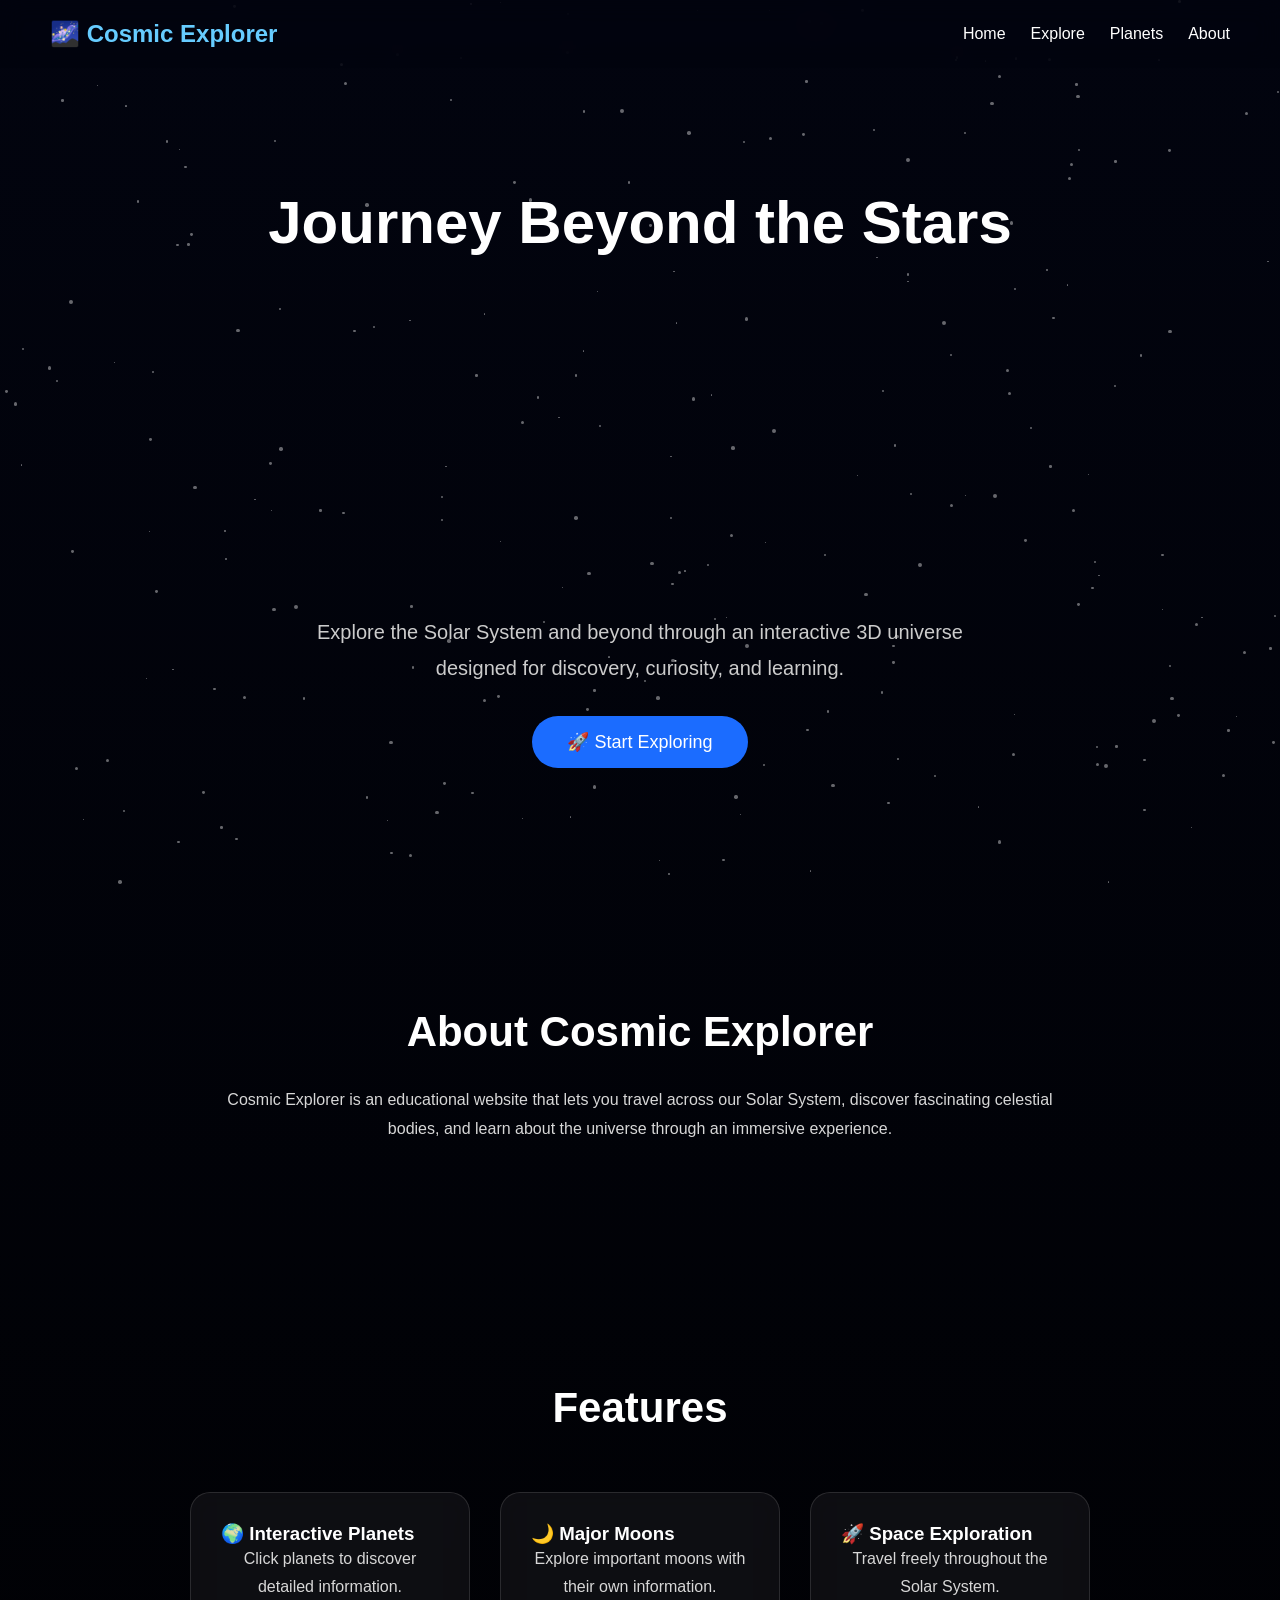
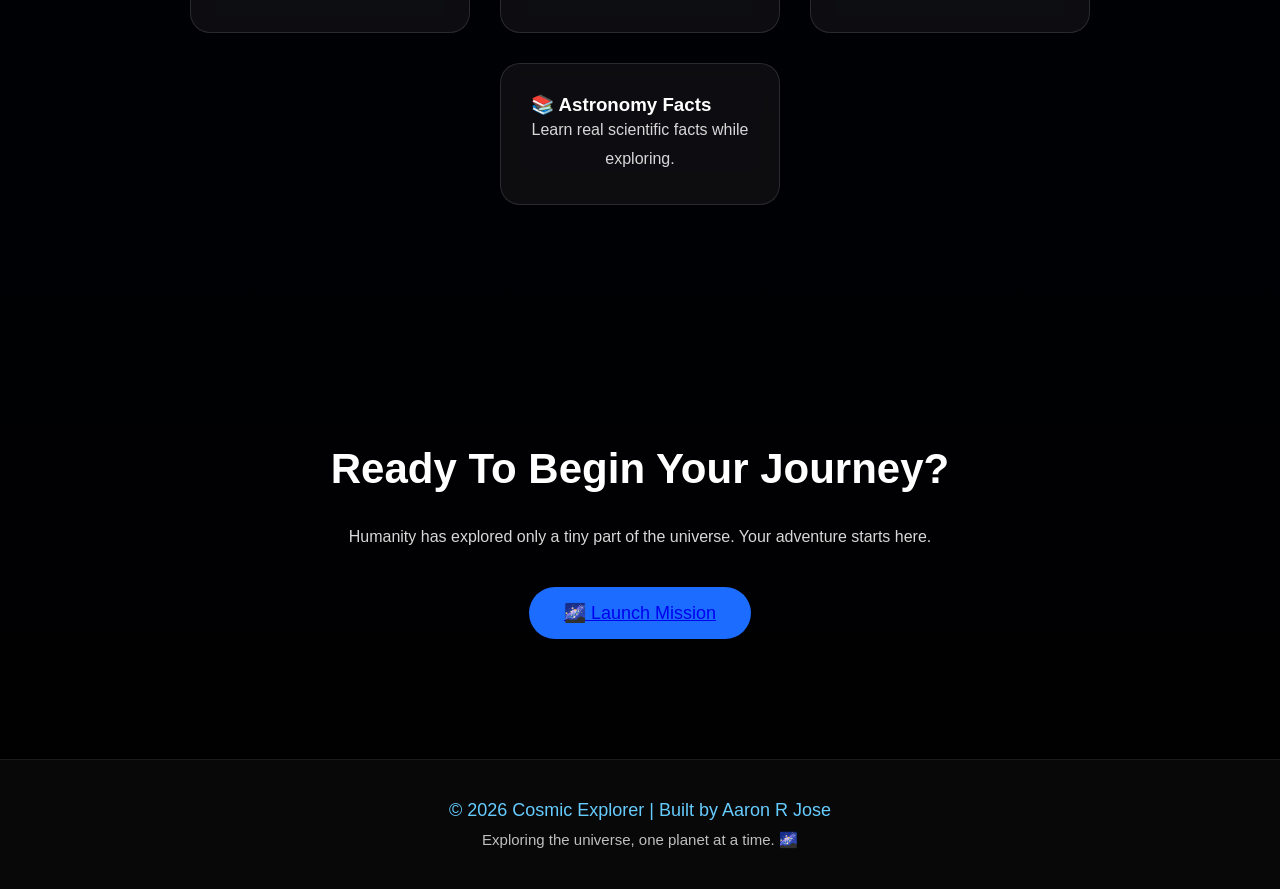
==== index.html @ 8bcd58fa "Add files via upload" ====
<!DOCTYPE html>
<html lang="en">
<head>
    <meta charset="UTF-8">
    <meta name="viewport" content="width=device-width, initial-scale=1.0">

    <title>🌌 Cosmic Explorer</title>

    <link rel="stylesheet" href="style.css">
</head>

<body>
    
    <div class="stars"></div>
    <div class="shooting-stars"></div>

    <nav>        
        <h2>🌌 Cosmic Explorer</h2>

        <ul>
            <li><a href="#home">Home</a></li>
            <li><a href="explore.html">Explore</a></li>
            <li><a href="#">Planets</a></li>
            <li><a href="#about">About</a></li>
        </ul>
    </nav>

    <main>

    <!-- Hero Section -->
    <section id="home" class="hero">

        <h1>Journey Beyond the Stars</h1>

        <p>
            Explore the Solar System and beyond through an interactive
            3D universe designed for discovery, curiosity, and learning.
        </p>

        <button id="startMission">🚀 Start Exploring</button>

    </section>


    <!-- About Section -->
    <section id="about" class="about">

        <h2>About Cosmic Explorer</h2>

        <p>
            Cosmic Explorer is an educational website that lets you travel
            across our Solar System, discover fascinating celestial bodies,
            and learn about the universe through an immersive experience.
        </p>

    </section>


    <!-- Features Section -->
    <section id="features" class="features">

        <h2>Features</h2>

        <div class="feature-container">

            <div class="feature-box">
                <h3>🌍 Interactive Planets</h3>
                <p>Click planets to discover detailed information.</p>
            </div>

            <div class="feature-box">
                <h3>🌙 Major Moons</h3>
                <p>Explore important moons with their own information.</p>
            </div>

            <div class="feature-box">
                <h3>🚀 Space Exploration</h3>
                <p>Travel freely throughout the Solar System.</p>
            </div>

            <div class="feature-box">
                <h3>📚 Astronomy Facts</h3>
                <p>Learn real scientific facts while exploring.</p>
            </div>

        </div>

    </section>


    <!-- CTA Section -->
    <section id="cta" class="cta">

        <h2>Ready To Begin Your Journey?</h2>

        <p>
            Humanity has explored only a tiny part of the universe.
            Your adventure starts here.
        </p>

        <button><a href="explore.html">🌌 Launch Mission</a></button>

    </section>

</main>
    
<footer>

    <p>© 2026 Cosmic Explorer | Built by Aaron R Jose</p>

    <p>Exploring the universe, one planet at a time. 🌌</p>

</footer>

    <script src="script.js"></script>

</body>
</html>
---- style.css ----
html{
    scroll-behavior:smooth;
}
* {
    margin: 0;
    padding: 0;
    box-sizing: border-box;
}

/* Whole page */
body {
    font-family: Arial, sans-serif;
    background: linear-gradient(to bottom, #02040f, #000000);
    color: white;
    min-height: 100vh;
    overflow-x: hidden;
}

/* Navigation */
nav {
    display:flex;
    justify-content:space-between;
    align-items:center;

    padding:20px 50px;

    position:sticky;
    top:0;

    background:rgba(2,4,15,0.65);
    backdrop-filter:blur(12px);

    z-index:1000;
}

nav h2 {
    color: #66ccff;
}

nav ul {
    list-style: none;
    display: flex;
    gap: 25px;
}

nav a {
    text-decoration: none;
    color: white;
    transition: 0.3s;
}

nav a:hover{

    color:#66ccff;

    text-shadow:0 0 10px #66ccff;

}

/* Hero Section */
.hero {
    height: calc(100vh - 80px);

    display: flex;
    flex-direction: column;

    justify-content: center;
    align-items: center;

    text-align: center;
}

.hero h1 {
    font-size: 60px;
    margin-bottom: 20px;
}

.hero p {
    width: 650px;
    max-width: 90%;
    font-size: 20px;
    margin-bottom: 30px;
    color: #cccccc;
}

button {
    background: #1b6cff;
    color: white;

    border: none;

    padding: 15px 35px;

    border-radius: 40px;

    font-size: 18px;

    cursor: pointer;

    transition: 0.3s;
}

button:hover{

    transform:translateY(-5px) scale(1.05);

    box-shadow:0 0 25px rgba(27,108,255,.6);

}

/* ---------- Stars ---------- */

.stars{

    position:fixed;

    width:100%;

    height:100%;

    top:0;

    left:0;

    pointer-events:none;

    z-index:-1;

    overflow:hidden;

}
.stars span{

    position:absolute;

    display:block;

    background:white;

    border-radius:50%;

    opacity:.4;

    animation:twinkle infinite ease-in-out;

}

/* ===========================
   GENERAL SECTION DESIGN
=========================== */

section{

    padding:120px 10%;

}

section h2{

    text-align:center;

    font-size:42px;

    margin-bottom:30px;

}

section p{

    text-align:center;

    max-width:850px;

    margin:auto;

    line-height:1.8;

    color:#d7d7d7;

}
/* ===========================
      FEATURE CARDS
=========================== */

.feature-container{

    display:flex;

    justify-content:center;

    flex-wrap:wrap;

    gap:30px;

    margin-top:60px;

}

.feature-box{

    width:280px;

    padding:30px;

    border-radius:20px;

    background:rgba(255,255,255,0.05);

    backdrop-filter:blur(10px);

    border:1px solid rgba(255,255,255,0.12);

    transition:.35s;

}

.feature-box:hover{

    transform:translateY(-10px);

    box-shadow:0 0 30px rgba(102,204,255,.35);

}
.cta{

    text-align:center;

}

.cta button{

    margin-top:35px;

}
/* ===========================
   HERO ANIMATION
=========================== */

.hero{

    animation:fadeUp 1.2s ease;

}

@keyframes fadeUp{

    from{

        opacity:0;
        transform:translateY(50px);

    }

    to{

        opacity:1;
        transform:translateY(0);

    }

}
@keyframes twinkle{

    0%{

        opacity:.2;

        transform:scale(.8);

    }

    50%{

        opacity:1;

        transform:scale(1.4);

    }

    100%{

        opacity:.2;

        transform:scale(.8);

    }

}
.shooting-stars{

    position:fixed;

    width:100%;

    height:100%;

    top:0;

    left:0;

    pointer-events:none;

    overflow:hidden;

    z-index:-1;

}
.shooting-star{

    position:absolute;

    width:2px;

    height:120px;

    background:linear-gradient(blue,transparent);

    transform:rotate(135deg);

    opacity:0;

}
@keyframes shoot{

    0%{

        opacity:0;

        transform:translate(0,0) rotate(135deg);

    }

    10%{

        opacity:1;

    }

    100%{

        opacity:0;

        transform:translate(500px,500px) rotate(135deg);

    }

}

.hidden{

    opacity:0;

    transform:translateY(60px);

    transition:all 1s ease;

}

.show{

    opacity:1;

    transform:translateY(0);

}
/* ===========================
            FOOTER
=========================== */

footer{

    text-align:center;

    padding:40px 20px;

    background:rgba(255,255,255,.03);

    backdrop-filter:blur(10px);

    border-top:1px solid rgba(255,255,255,.08);

}

footer p:first-child{

    font-size:18px;

    color:#66ccff;

    margin-bottom:10px;

}

footer p:last-child{

    color:#bfbfbf;

    font-size:15px;

}

/* ===========================
        LAUNCH EFFECT
=========================== */

body{

    transition:transform 1.2s ease,
               opacity 1.2s ease;

}

.launch{

    transform:scale(1.2);

    opacity:0;

}
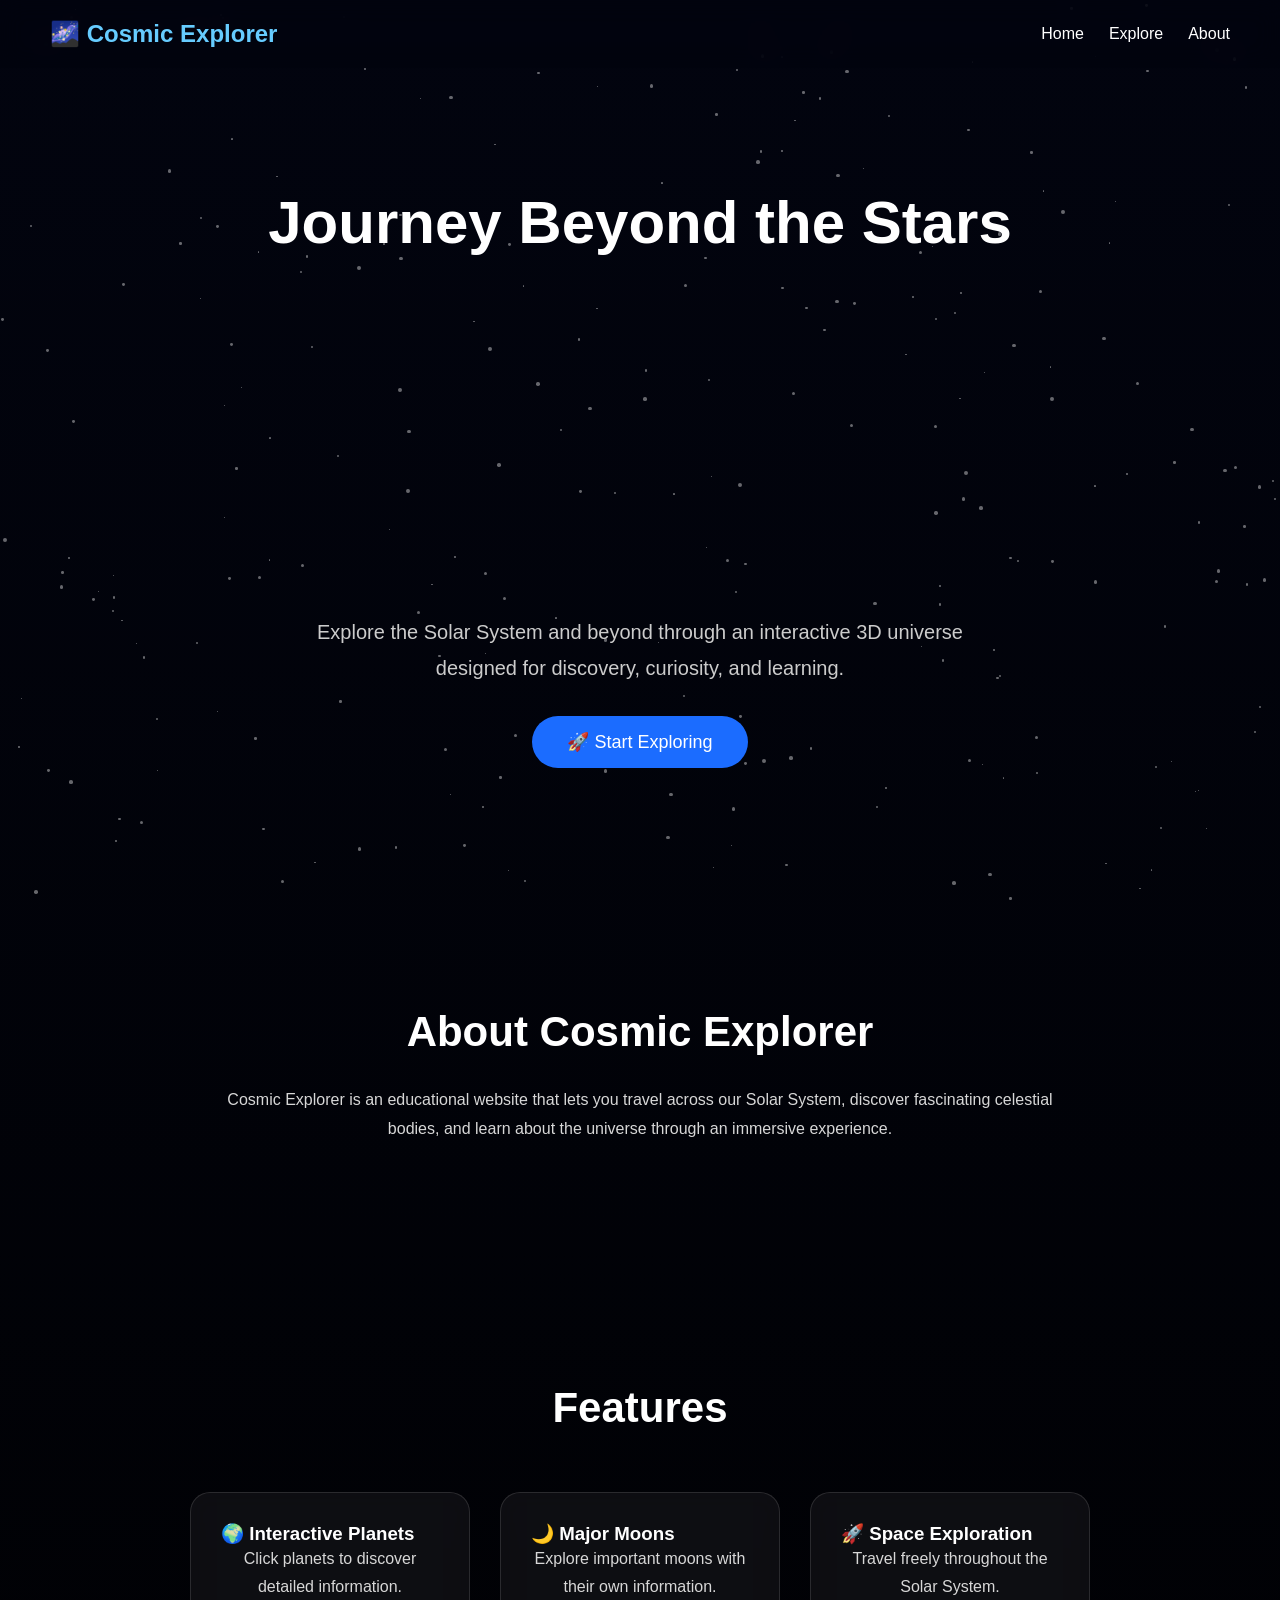
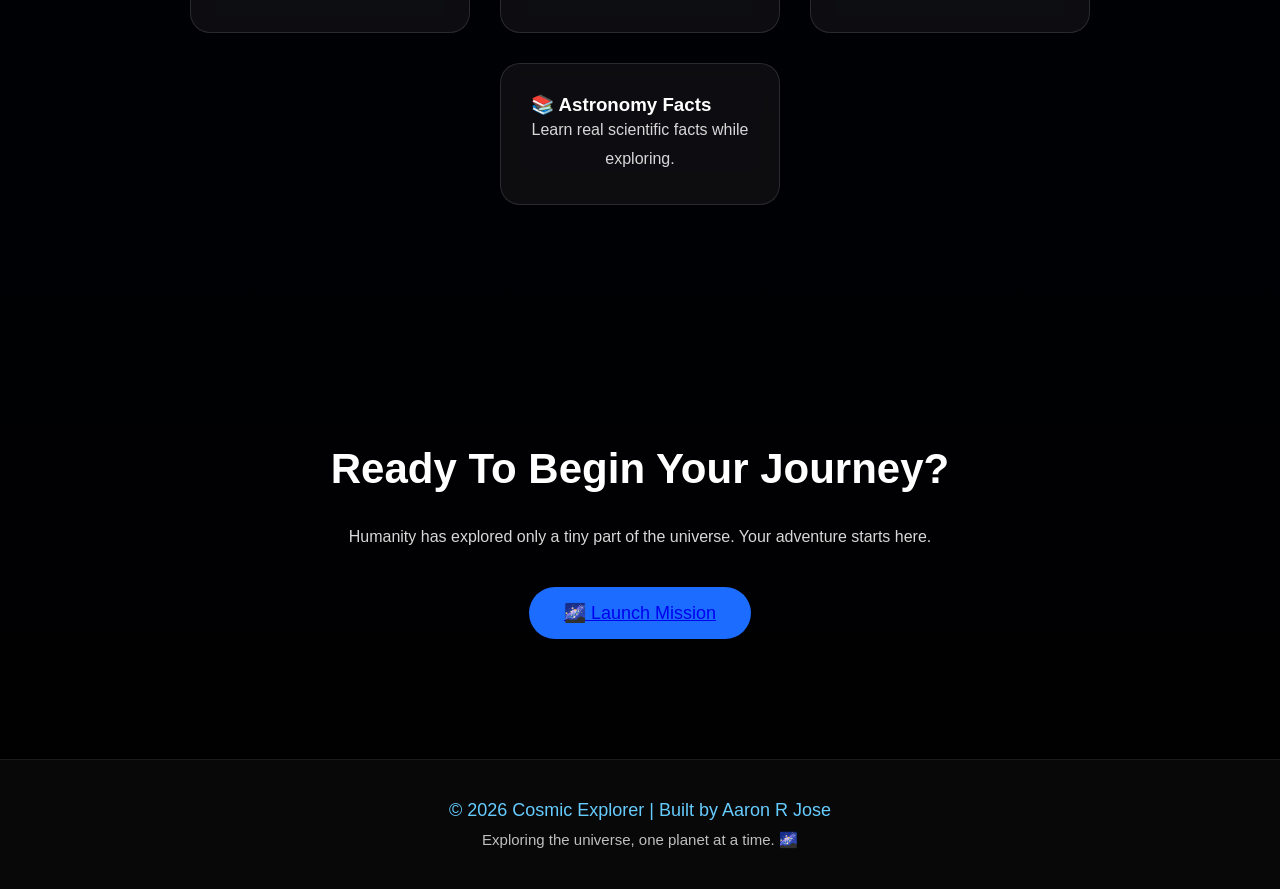
==== commit 0b816c97: "Update index.html" ====
--- a/index.html
+++ b/index.html
@@ -20,7 +20,6 @@
         <ul>
             <li><a href="#home">Home</a></li>
             <li><a href="explore.html">Explore</a></li>
-            <li><a href="#">Planets</a></li>
             <li><a href="#about">About</a></li>
         </ul>
     </nav>
@@ -115,4 +114,4 @@
     <script src="script.js"></script>
 
 </body>
-</html>+</html>
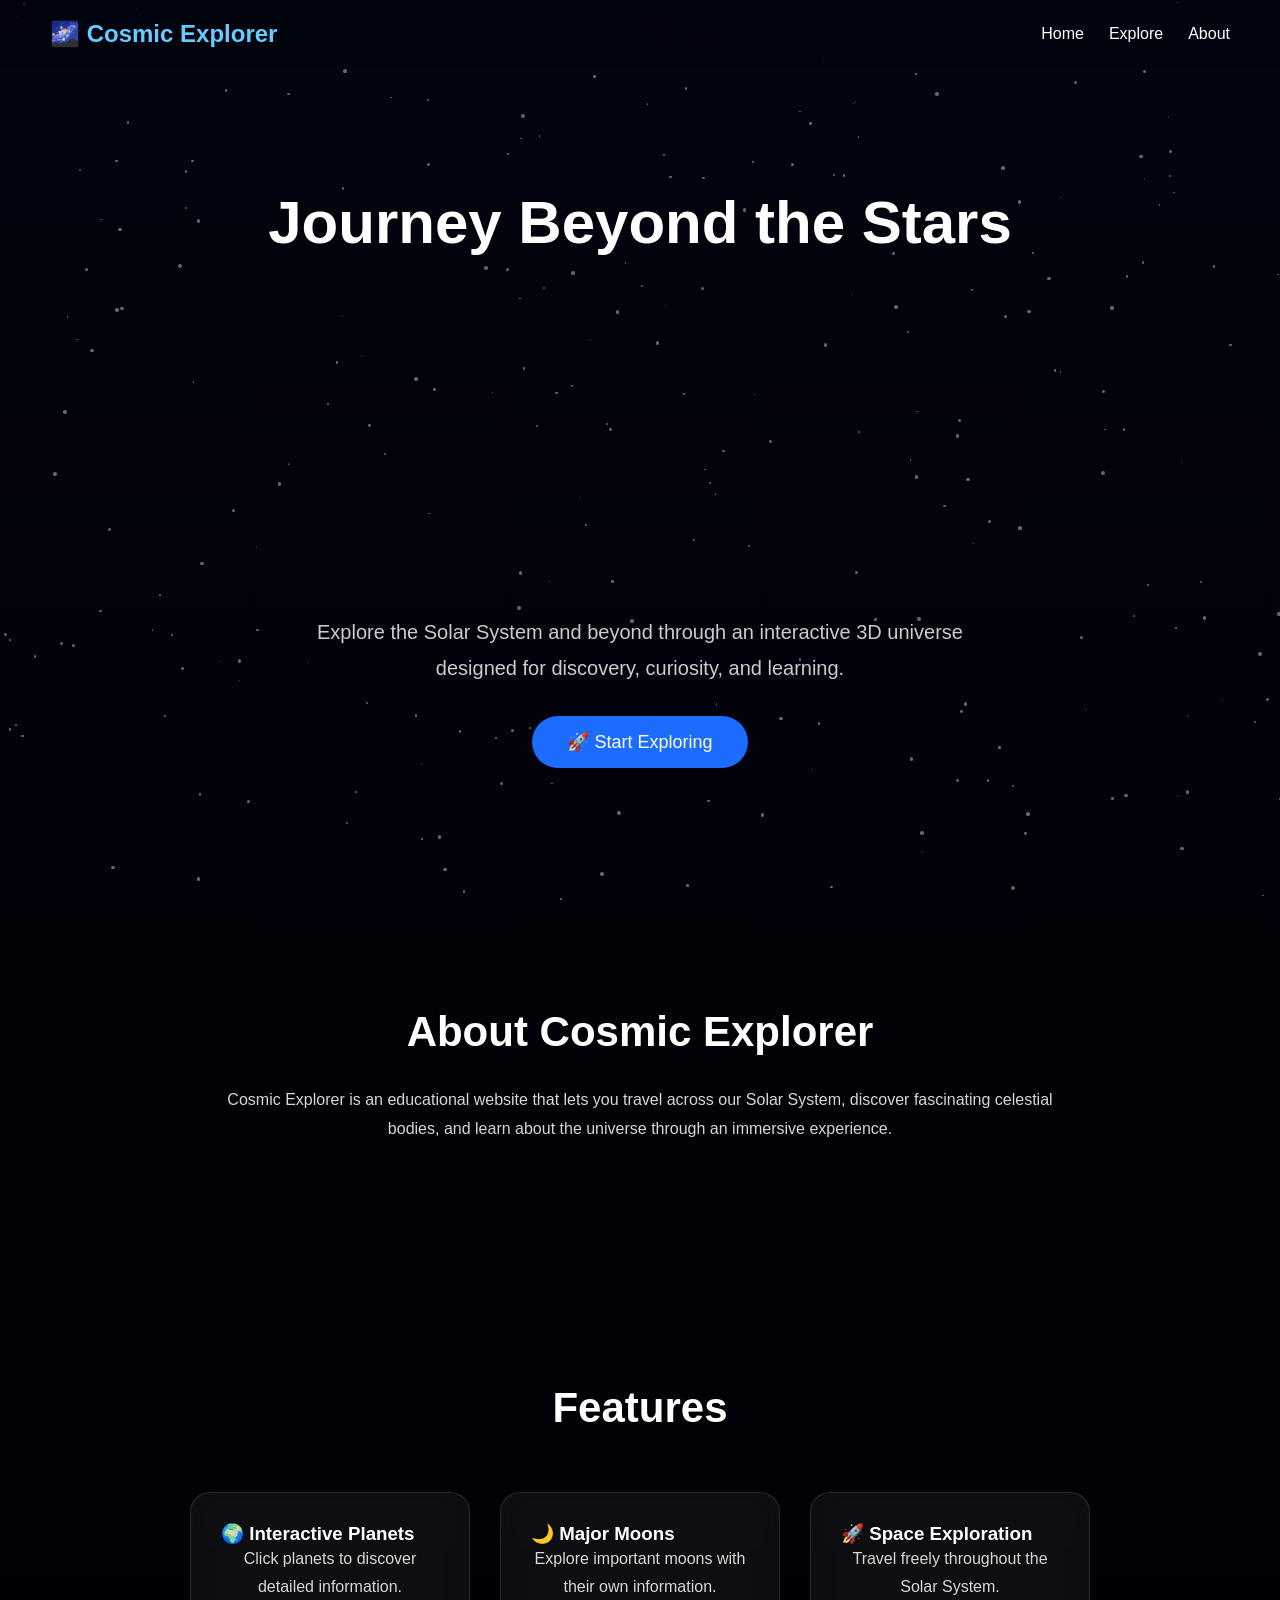
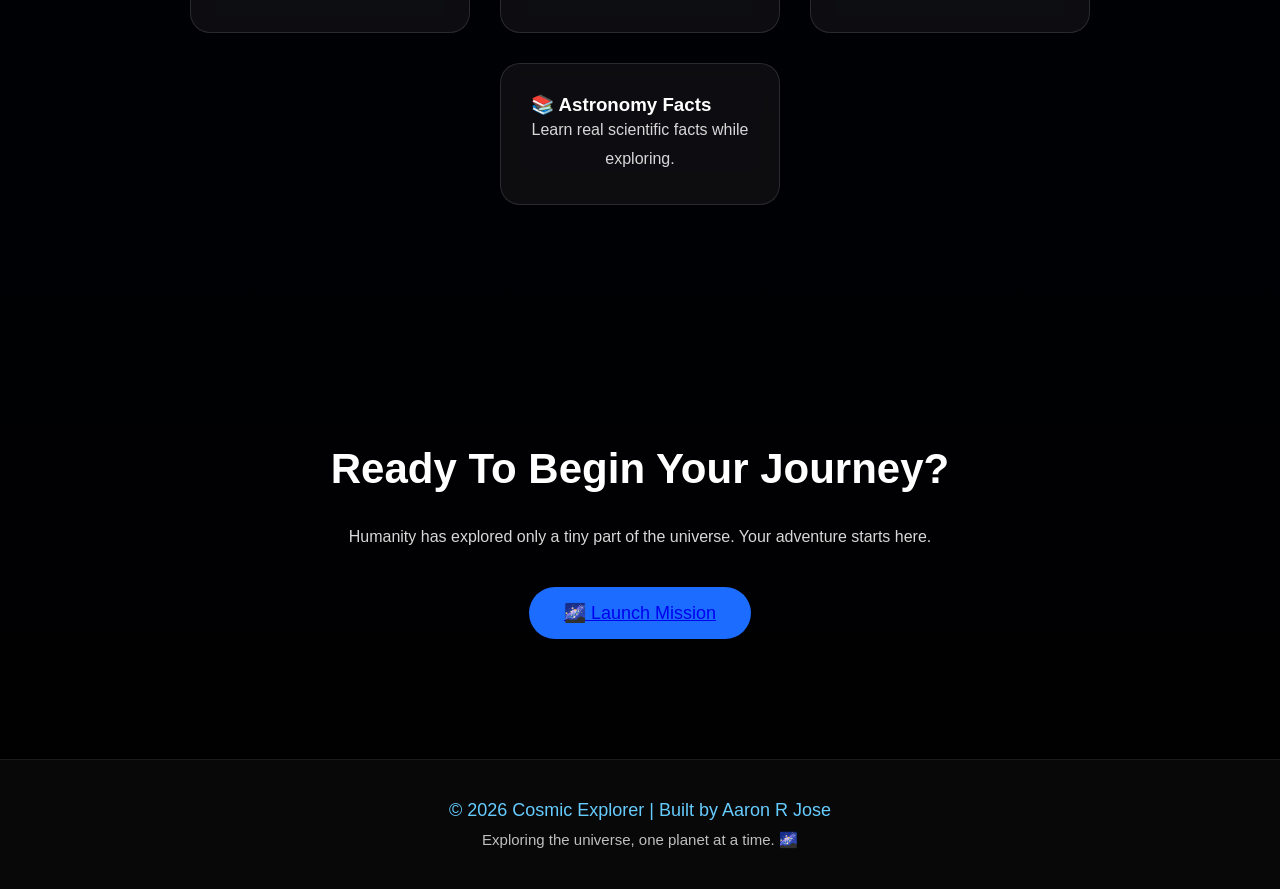
==== commit fd73a120: "Update index.html" ====
--- a/index.html
+++ b/index.html
@@ -113,5 +113,15 @@
 
     <script src="script.js"></script>
 
+    <script>
+    if ("scrollRestoration" in history) {
+        history.scrollRestoration = "manual";
+    }
+
+    window.addEventListener("pageshow", function () {
+        window.scrollTo(0, 0);
+    });
+</script>
+
 </body>
 </html>
--- a/style.css
+++ b/style.css
@@ -416,4 +416,8 @@
 
     opacity:0;
 
-}+}
+
+.launch-btn {
+    text-decoration: none;
+}
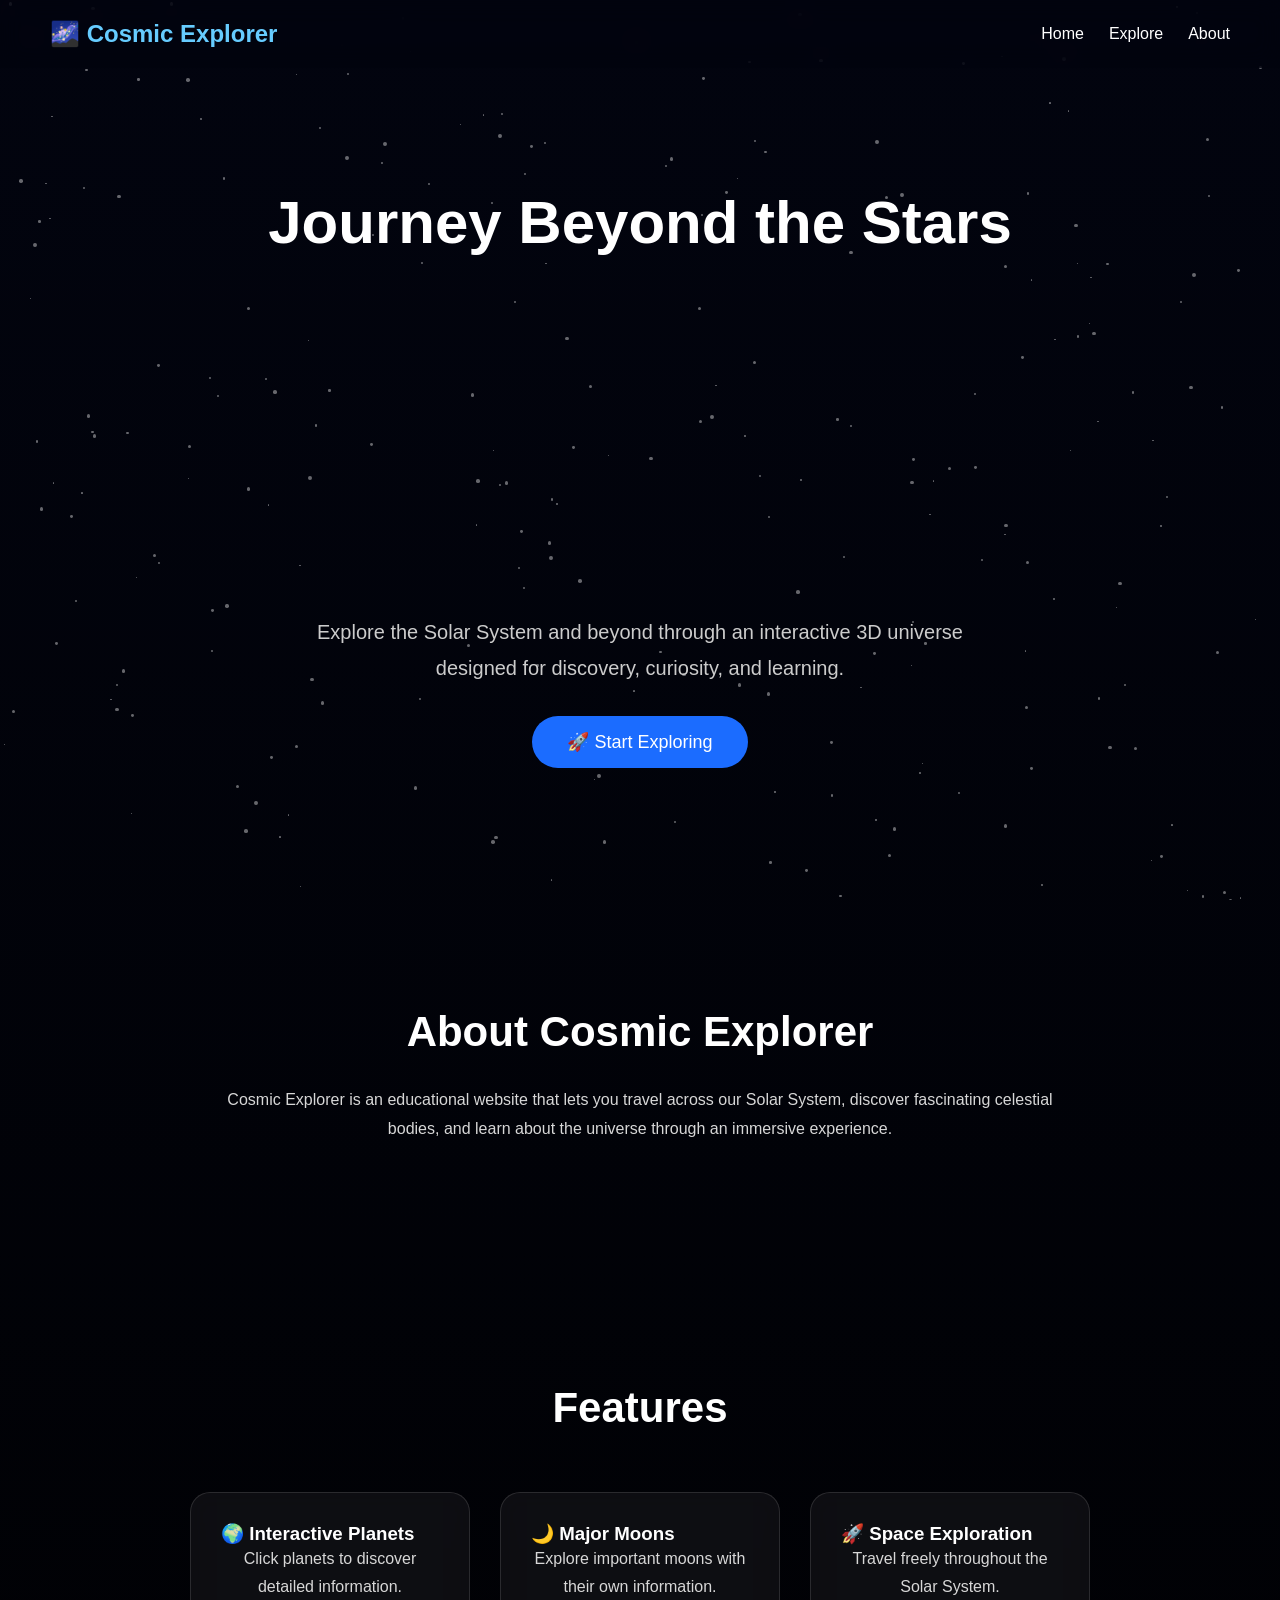
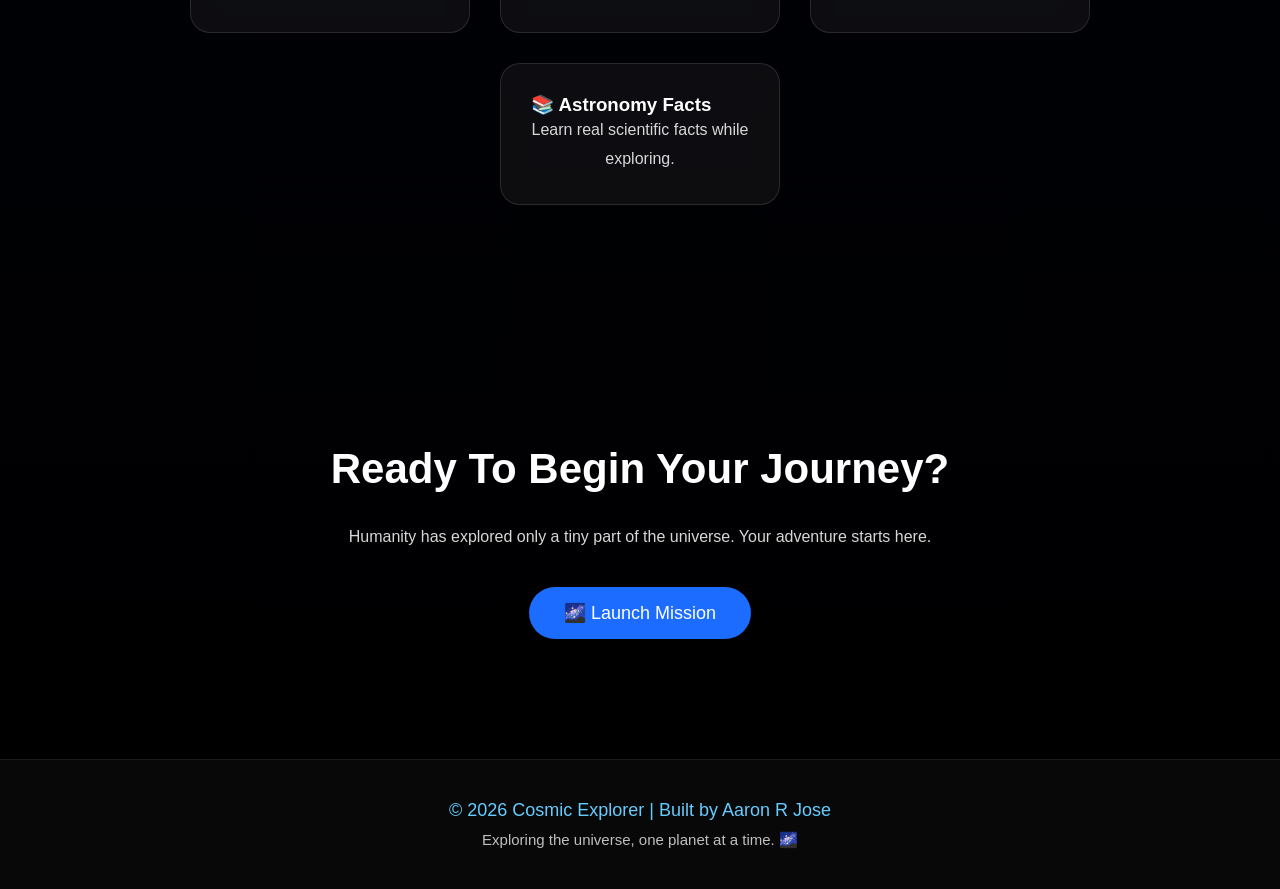
==== commit 4d98c735: "Update index.html" ====
--- a/index.html
+++ b/index.html
@@ -113,14 +113,35 @@
 
     <script src="script.js"></script>
 
-    <script>
+   <script>
+(function () {
     if ("scrollRestoration" in history) {
         history.scrollRestoration = "manual";
     }
 
-    window.addEventListener("pageshow", function () {
+    function resetPagePosition() {
+        const html = document.documentElement;
+        const oldBehavior = html.style.scrollBehavior;
+
+        html.style.scrollBehavior = "auto";
+
         window.scrollTo(0, 0);
-    });
+
+        requestAnimationFrame(() => {
+            window.scrollTo(0, 0);
+
+            requestAnimationFrame(() => {
+                window.scrollTo(0, 0);
+                html.style.scrollBehavior = oldBehavior;
+            });
+        });
+    }
+
+    window.addEventListener("load", resetPagePosition);
+    window.addEventListener("pageshow", resetPagePosition);
+
+    resetPagePosition();
+})();
 </script>
 
 </body>
--- a/style.css
+++ b/style.css
@@ -418,6 +418,7 @@
 
 }
 
-.launch-btn {
+.cta button a {
     text-decoration: none;
-}
+    color: white;
+}
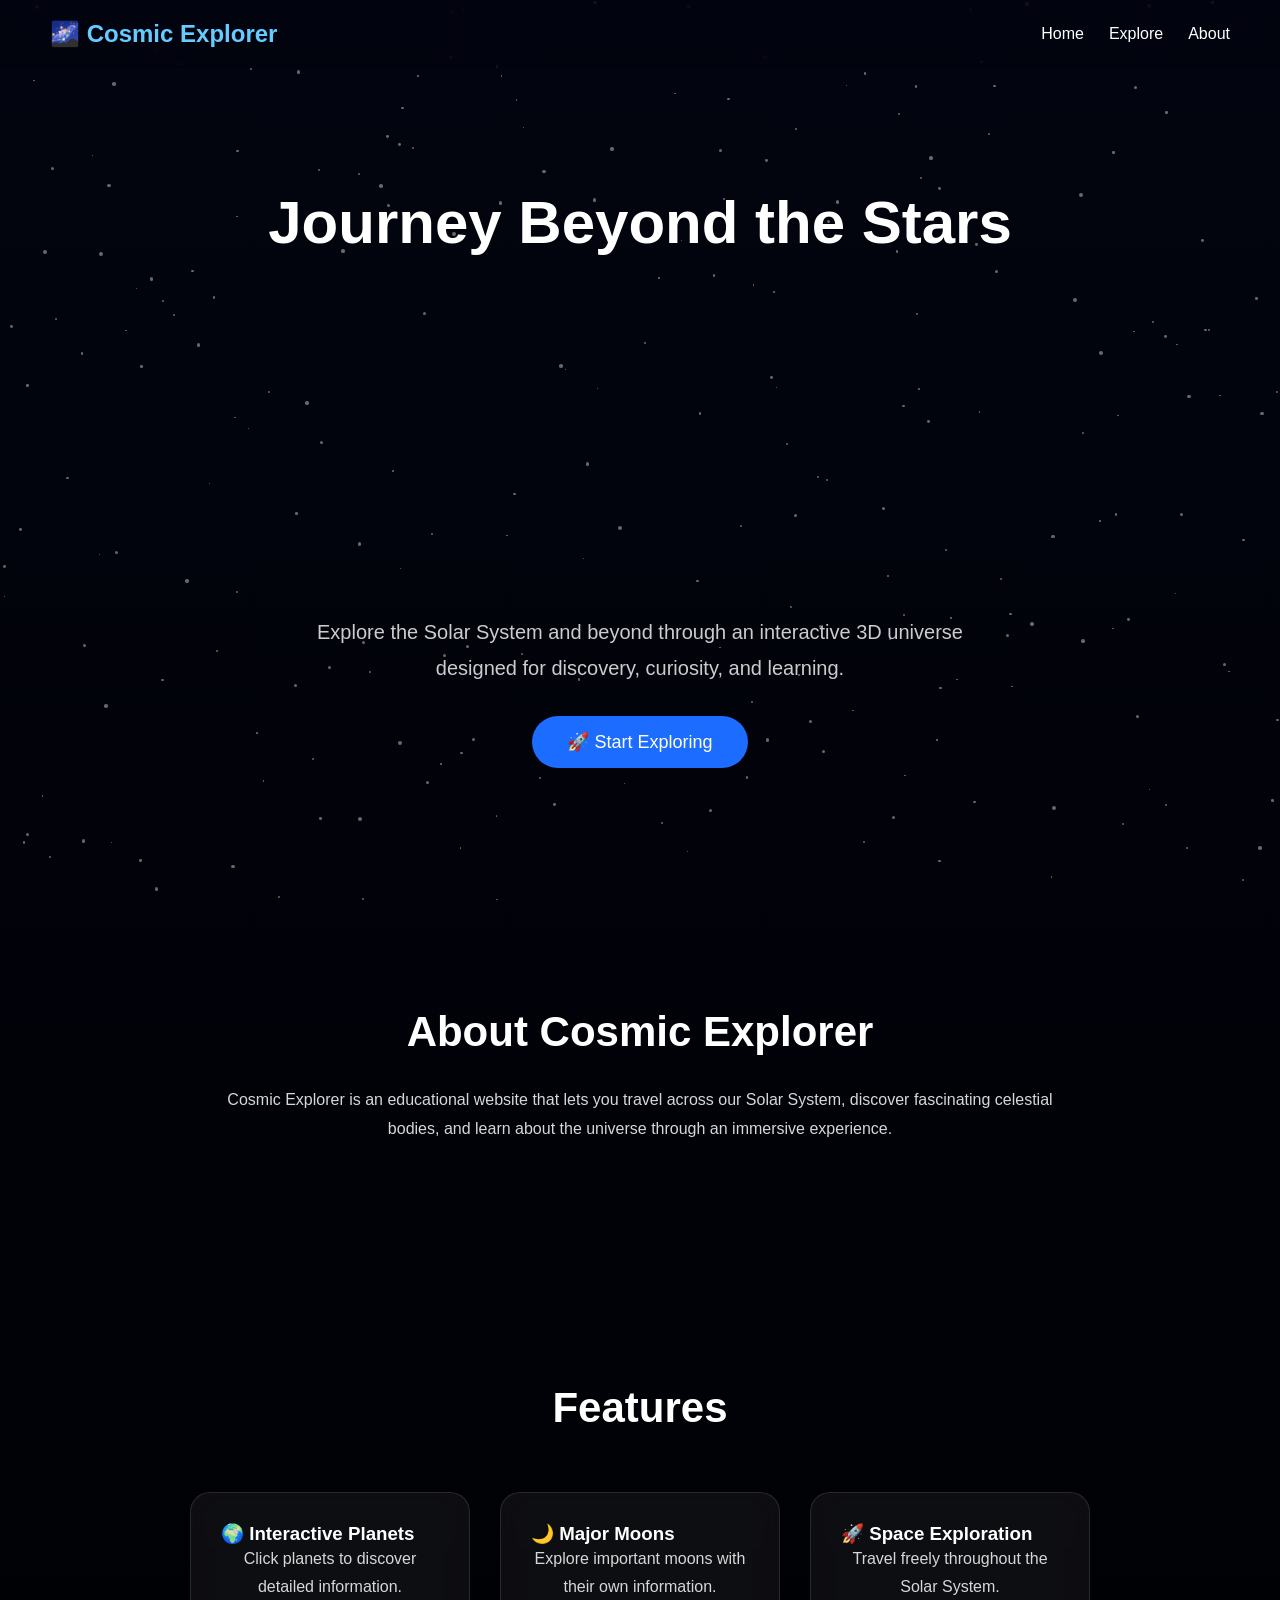
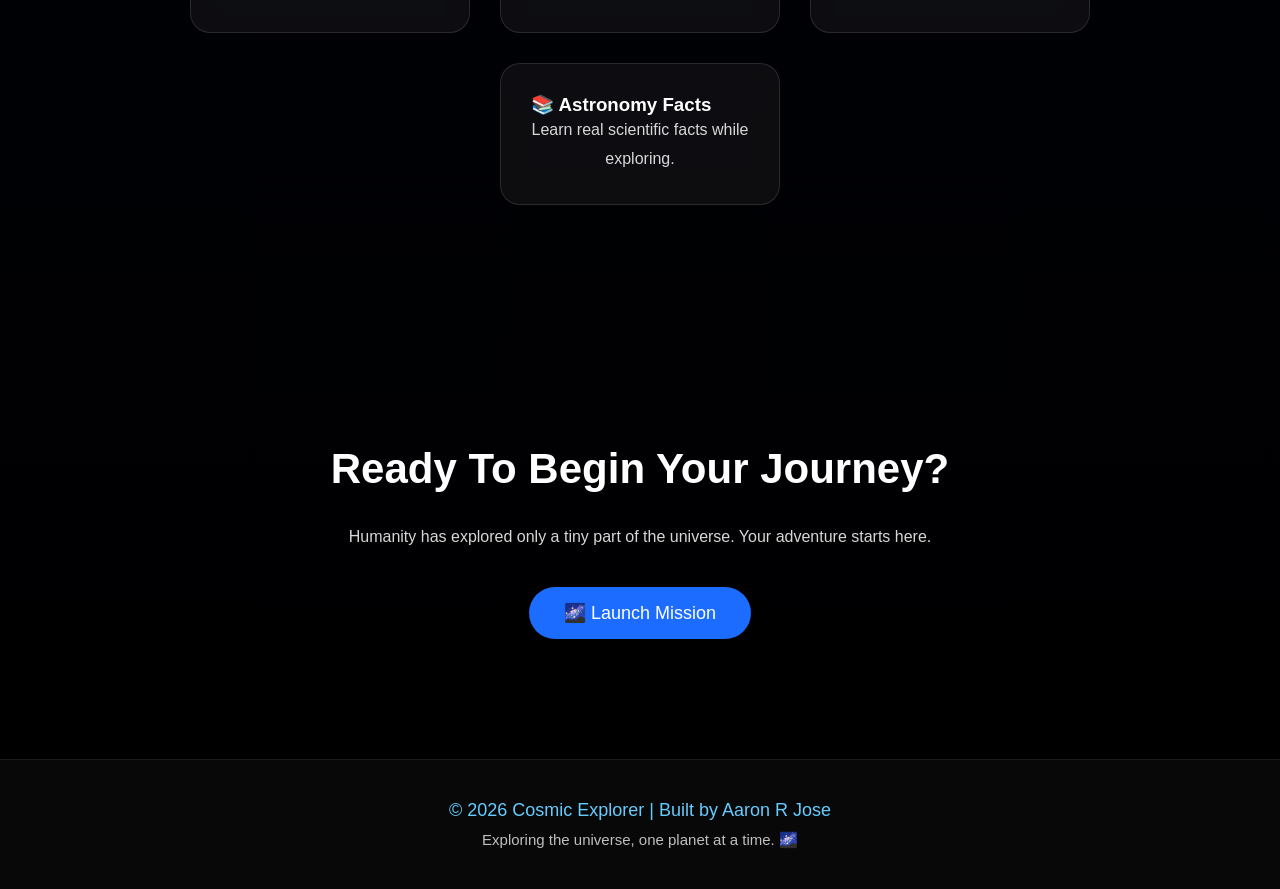
==== commit ef528e73: "Update index.html" ====
--- a/index.html
+++ b/index.html
@@ -97,7 +97,7 @@
             Your adventure starts here.
         </p>
 
-        <button><a href="explore.html">🌌 Launch Mission</a></button>
+        <button id="startMission">🌌 Launch Mission</button>
 
     </section>
 
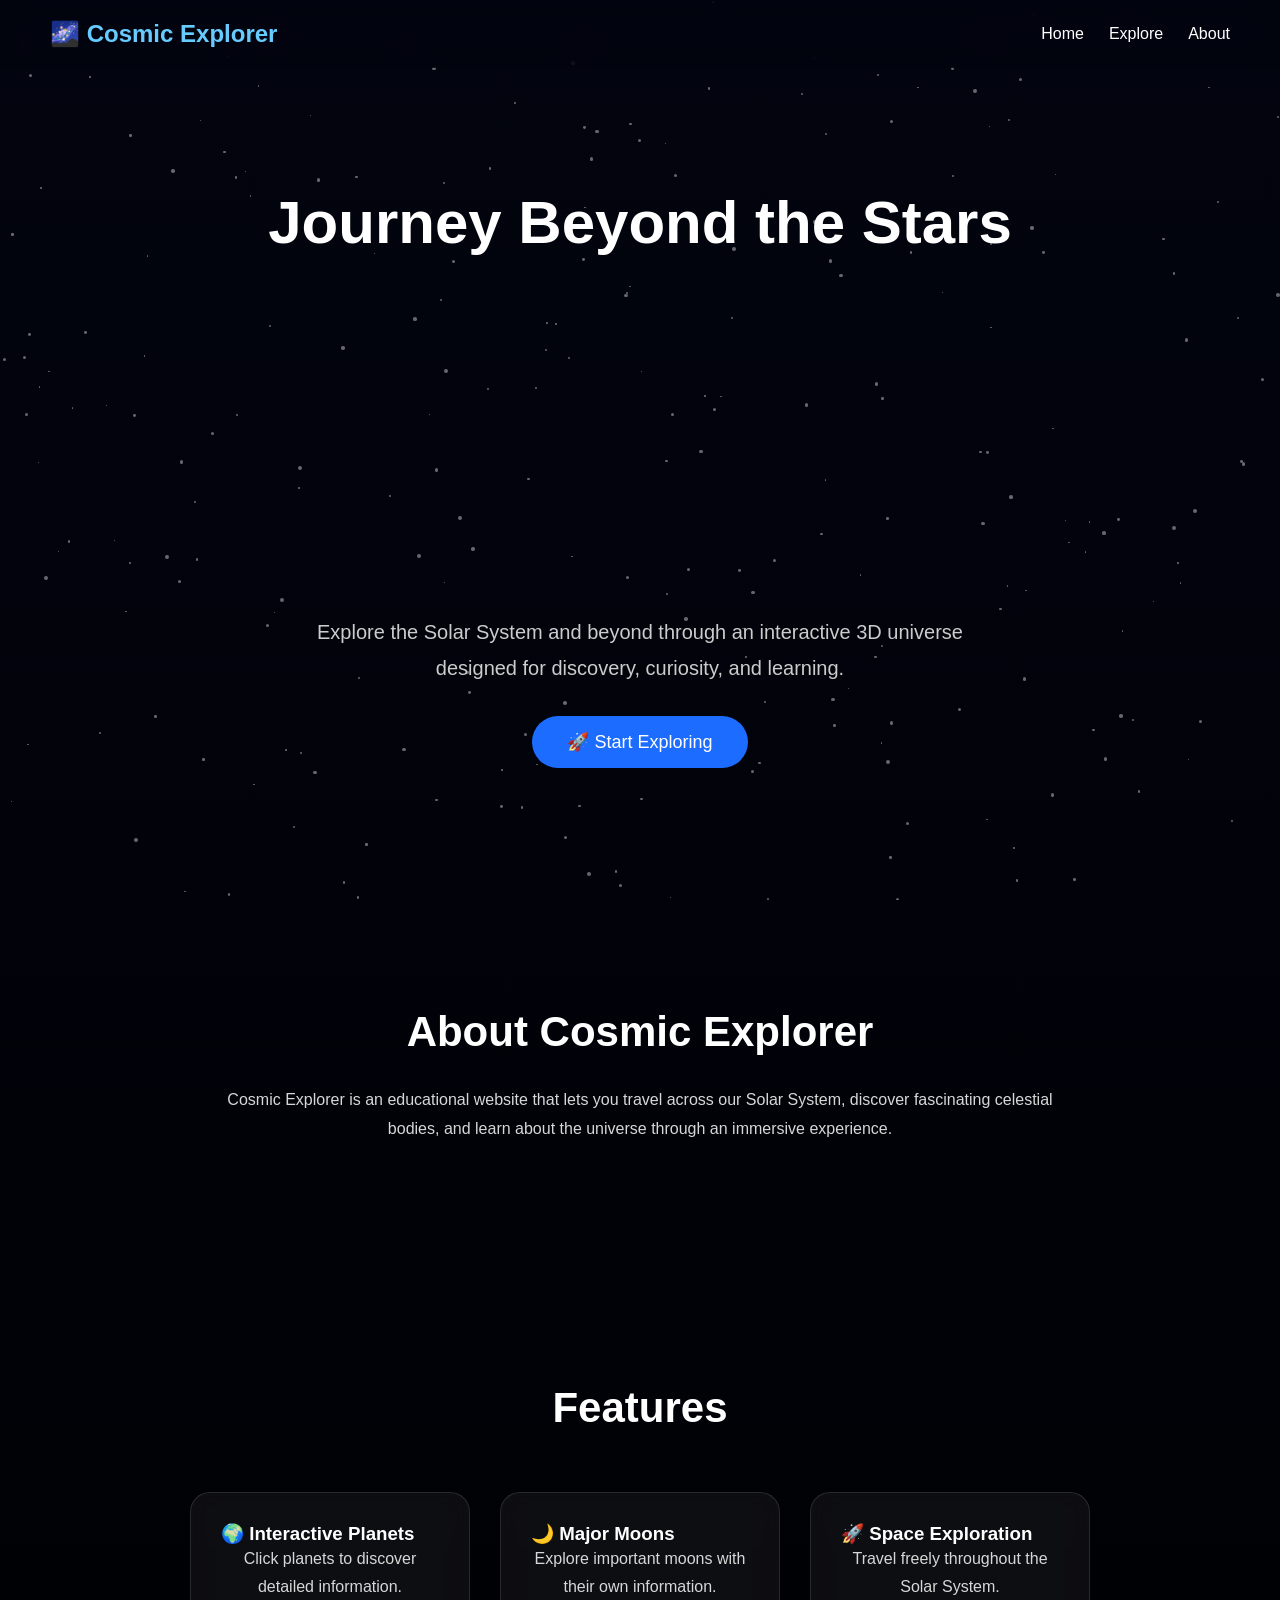
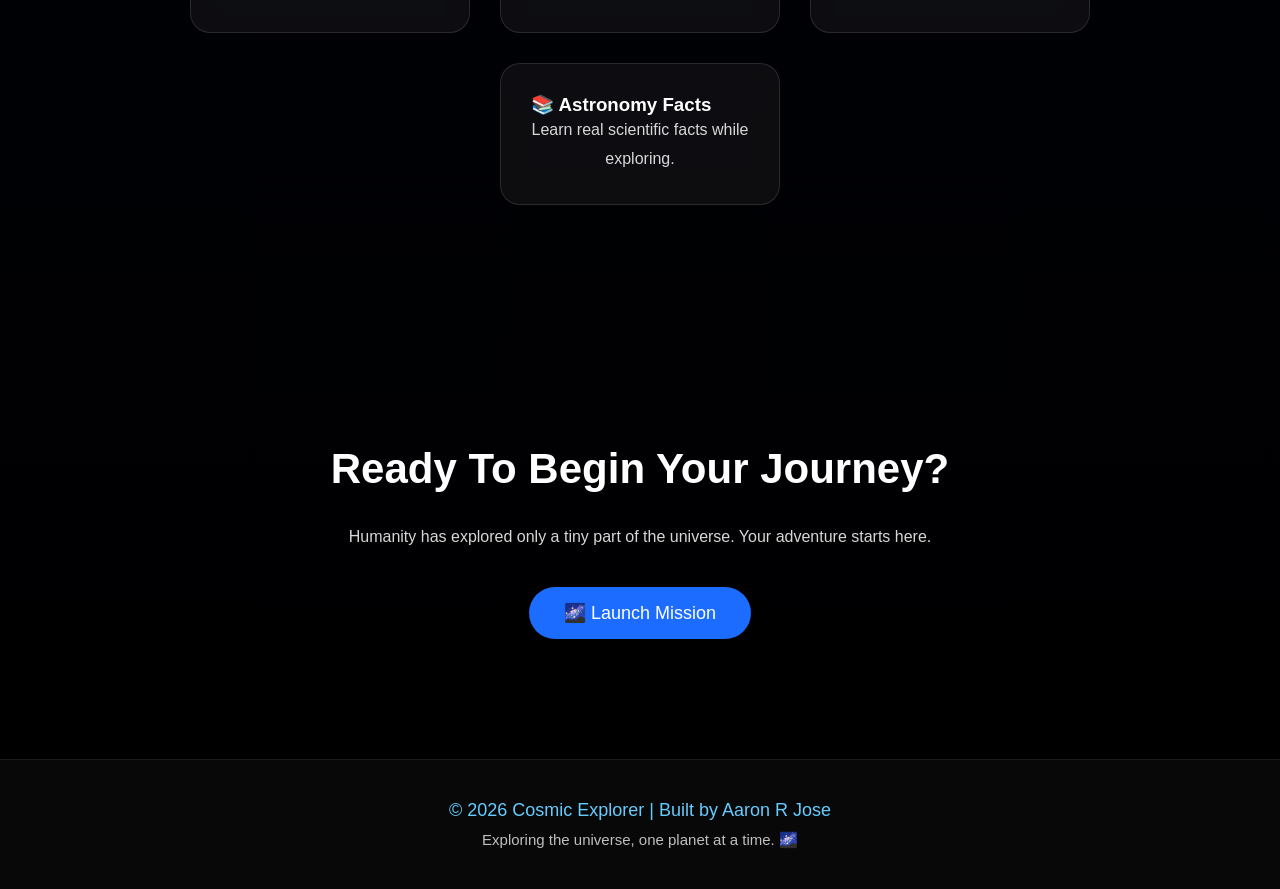
==== commit a2d068b0: "Update index.html" ====
--- a/index.html
+++ b/index.html
@@ -97,7 +97,7 @@
             Your adventure starts here.
         </p>
 
-        <button id="startMission">🌌 Launch Mission</button>
+        <button id="launchMission">🌌 Launch Mission</button>
 
     </section>
 
--- a/style.css
+++ b/style.css
@@ -417,8 +417,3 @@
     opacity:0;
 
 }
-
-.cta button a {
-    text-decoration: none;
-    color: white;
-}
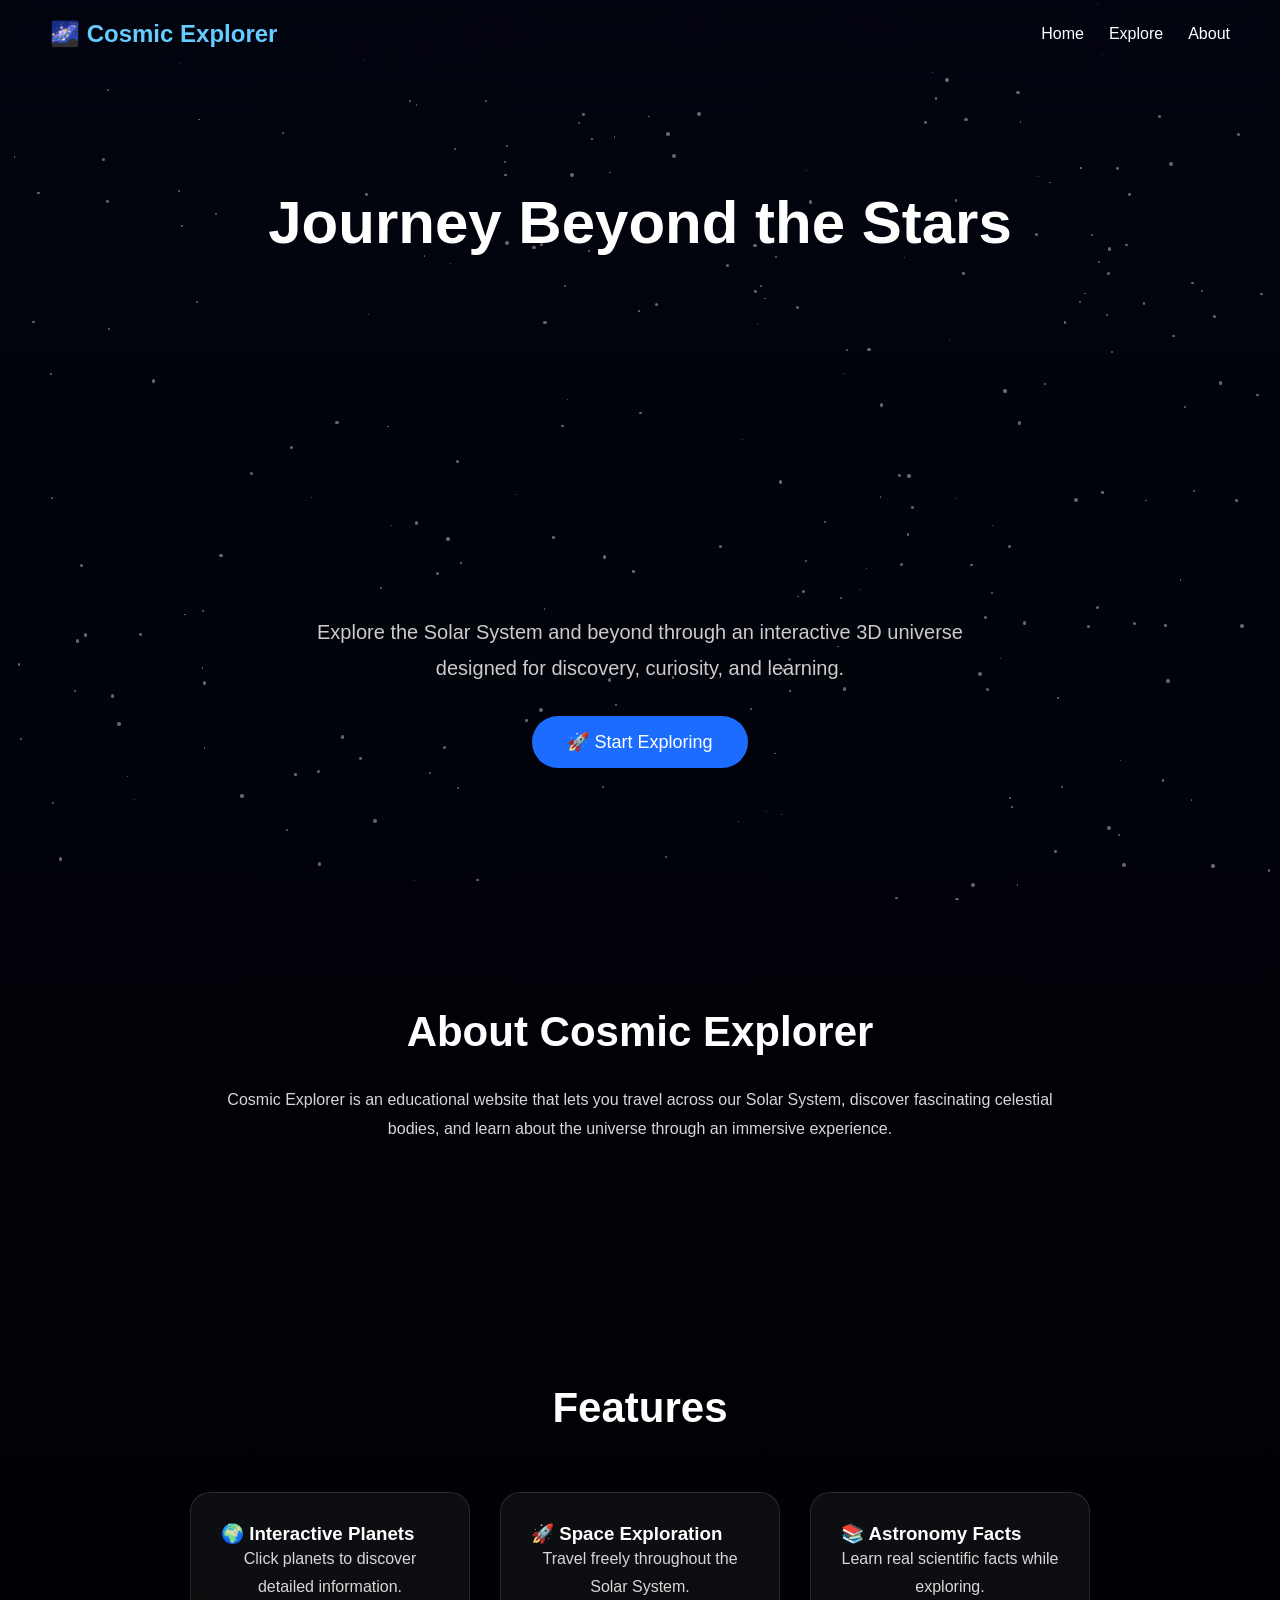
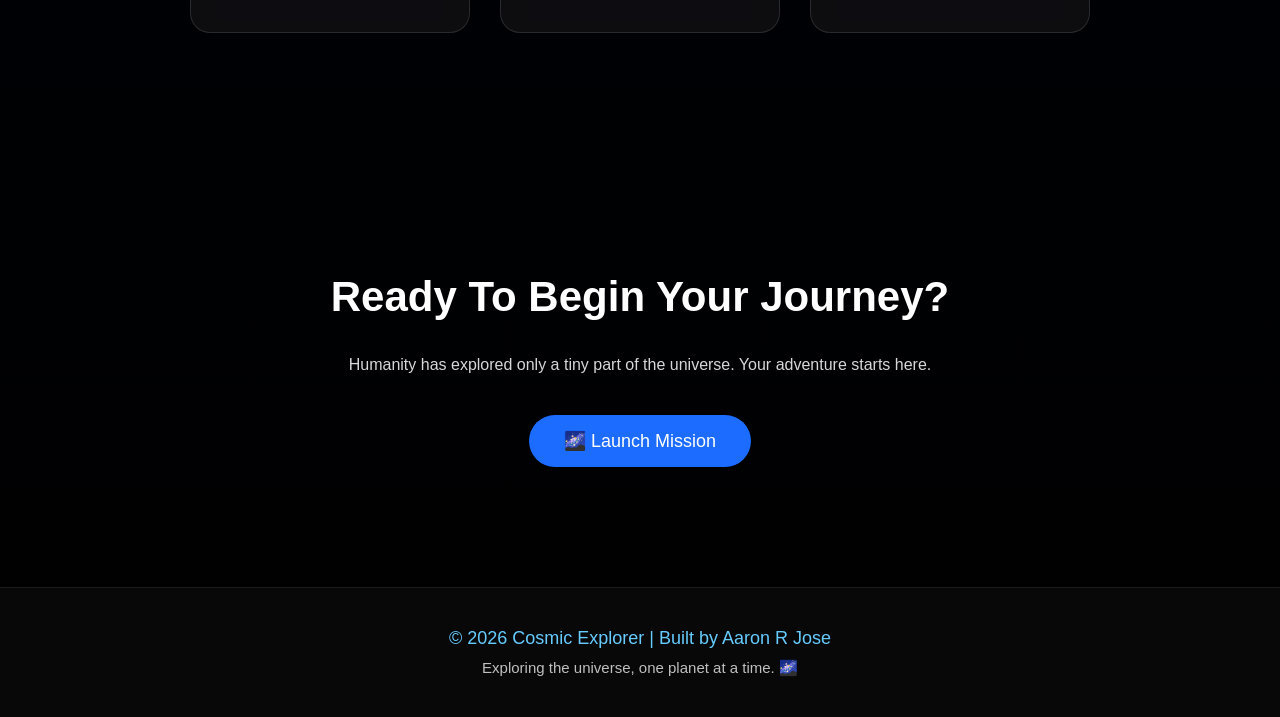
==== commit e9fc0c31: "Update index.html" ====
--- a/index.html
+++ b/index.html
@@ -65,11 +65,6 @@
             <div class="feature-box">
                 <h3>🌍 Interactive Planets</h3>
                 <p>Click planets to discover detailed information.</p>
-            </div>
-
-            <div class="feature-box">
-                <h3>🌙 Major Moons</h3>
-                <p>Explore important moons with their own information.</p>
             </div>
 
             <div class="feature-box">
